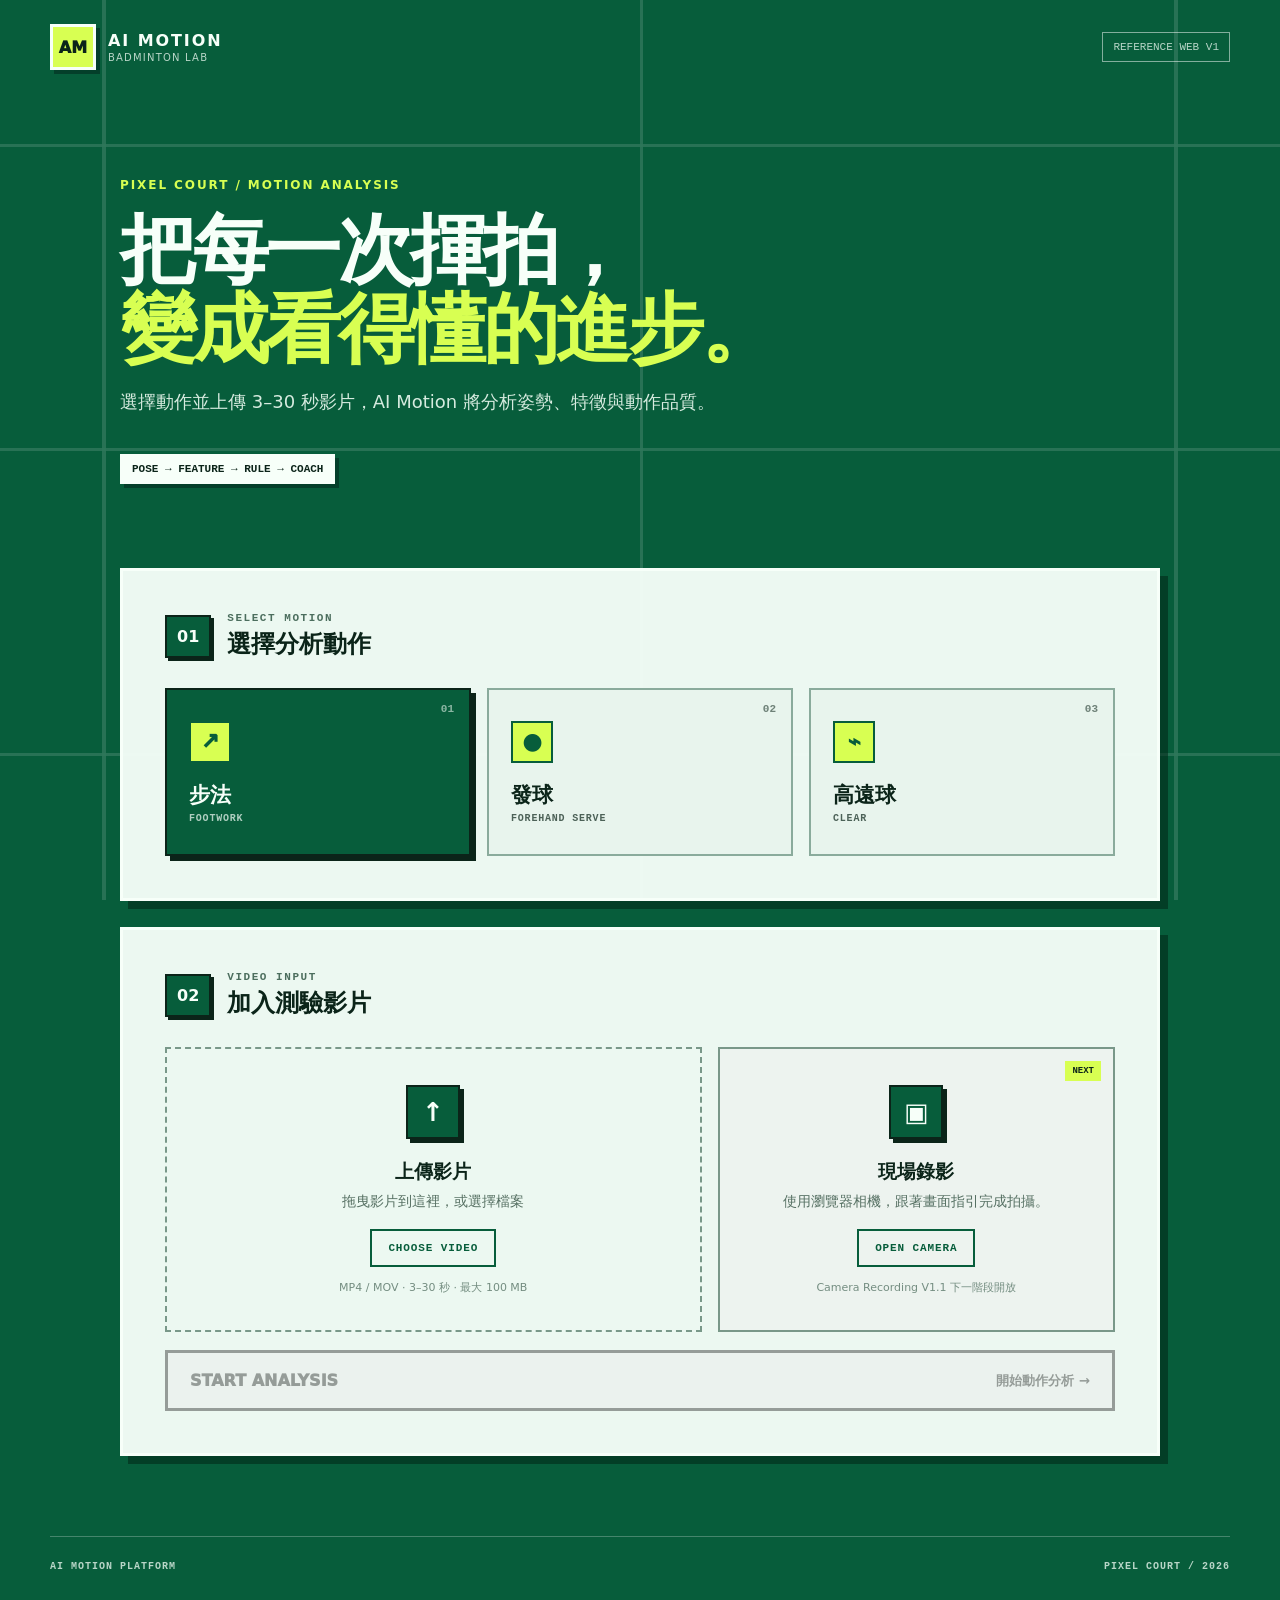
==== frontend/index.html @ 7a56610b "feat: add pixel court reference web" ====
<!doctype html>
<html lang="zh-Hant">
<head>
  <meta charset="utf-8">
  <meta name="viewport" content="width=device-width, initial-scale=1">
  <meta name="theme-color" content="#075d3b">
  <title>AI Motion｜羽球動作分析</title>
  <link rel="stylesheet" href="css/home.css">
</head>
<body>
  <div class="court-lines" aria-hidden="true"></div>

  <header class="site-header">
    <a class="brand" href="index.html" aria-label="AI Motion 首頁">
      <span class="brand-mark">AM</span>
      <span><strong>AI MOTION</strong><small>BADMINTON LAB</small></span>
    </a>
    <span class="version-tag">REFERENCE WEB V1</span>
  </header>

  <main>
    <section class="hero">
      <p class="eyebrow">PIXEL COURT / MOTION ANALYSIS</p>
      <h1>把每一次揮拍，<br><span>變成看得懂的進步。</span></h1>
      <p class="hero-copy">選擇動作並上傳 3–30 秒影片，AI Motion 將分析姿勢、特徵與動作品質。</p>
      <div class="hero-badge" aria-label="分析流程">POSE → FEATURE → RULE → COACH</div>
    </section>

    <section class="panel" aria-labelledby="motion-heading">
      <div class="step-heading">
        <span>01</span>
        <div><p>SELECT MOTION</p><h2 id="motion-heading">選擇分析動作</h2></div>
      </div>

      <div class="motion-grid" role="radiogroup" aria-label="動作類型">
        <button class="motion-card is-selected" type="button" data-motion="footwork" role="radio" aria-checked="true">
          <span class="pixel-icon">↗</span><strong>步法</strong><small>FOOTWORK</small><em>01</em>
        </button>
        <button class="motion-card" type="button" data-motion="serve" role="radio" aria-checked="false">
          <span class="pixel-icon">●</span><strong>發球</strong><small>FOREHAND SERVE</small><em>02</em>
        </button>
        <button class="motion-card" type="button" data-motion="clear" role="radio" aria-checked="false">
          <span class="pixel-icon">⌁</span><strong>高遠球</strong><small>CLEAR</small><em>03</em>
        </button>
      </div>
    </section>

    <section class="panel" aria-labelledby="input-heading">
      <div class="step-heading">
        <span>02</span>
        <div><p>VIDEO INPUT</p><h2 id="input-heading">加入測驗影片</h2></div>
      </div>

      <div class="input-grid">
        <div class="upload-zone" id="uploadZone">
          <input id="videoInput" type="file" accept="video/mp4,video/quicktime,.mp4,.mov" hidden>
          <div class="upload-glyph">↑</div>
          <h3>上傳影片</h3>
          <p>拖曳影片到這裡，或選擇檔案</p>
          <button class="secondary-button" id="chooseFileButton" type="button">CHOOSE VIDEO</button>
          <small>MP4 / MOV · 3–30 秒 · 最大 100 MB</small>
        </div>

        <div class="camera-card">
          <span class="soon-tag">NEXT</span>
          <div class="camera-glyph">▣</div>
          <h3>現場錄影</h3>
          <p>使用瀏覽器相機，跟著畫面指引完成拍攝。</p>
          <button class="secondary-button" id="cameraButton" type="button">OPEN CAMERA</button>
          <small>Camera Recording V1.1 下一階段開放</small>
        </div>
      </div>

      <div class="file-bar" id="fileBar" hidden>
        <div><span class="file-dot"></span><strong id="fileName"></strong><small id="fileMeta"></small></div>
        <button id="removeFileButton" type="button" aria-label="移除影片">×</button>
      </div>

      <button class="analyze-button" id="analyzeButton" type="button" disabled>
        <span>START ANALYSIS</span><small>開始動作分析 →</small>
      </button>
    </section>

    <section class="panel status-panel" id="statusPanel" hidden aria-live="polite">
      <div class="step-heading">
        <span>03</span>
        <div><p>ANALYSIS STATUS</p><h2>系統分析中</h2></div>
      </div>
      <div class="pipeline" id="pipeline">
        <div data-stage="upload"><i></i><span>UPLOAD</span></div>
        <div data-stage="pose"><i></i><span>POSE</span></div>
        <div data-stage="feature"><i></i><span>FEATURE</span></div>
        <div data-stage="assessment"><i></i><span>ASSESSMENT</span></div>
        <div data-stage="report"><i></i><span>REPORT</span></div>
      </div>
      <p class="status-message" id="statusMessage">正在上傳影片…</p>
    </section>
  </main>

  <div class="toast" id="toast" role="status" hidden></div>
  <footer><span>AI MOTION PLATFORM</span><span>PIXEL COURT / 2026</span></footer>

  <script src="js/config.js"></script>
  <script src="js/api.js"></script>
  <script src="js/app.js"></script>
</body>
</html>
---- frontend/css/home.css ----
:root {
  --court: #075d3b;
  --court-deep: #043f2a;
  --court-light: #0b7650;
  --lime: #d8ff52;
  --white: #f7fff9;
  --ink: #0b2419;
  --muted: #b9d6c8;
  --line: rgba(255,255,255,.82);
  --panel: rgba(246,255,249,.96);
  --shadow: 8px 8px 0 rgba(1,37,23,.55);
}

* { box-sizing: border-box; }
html { scroll-behavior: smooth; }
body {
  margin: 0;
  min-height: 100vh;
  color: var(--white);
  background: var(--court);
  font-family: Inter, "Noto Sans TC", system-ui, -apple-system, sans-serif;
  overflow-x: hidden;
}
button, input { font: inherit; }
button { cursor: pointer; }

.court-lines {
  position: fixed;
  inset: 0;
  z-index: -1;
  opacity: .16;
  background:
    linear-gradient(90deg, transparent 8%, var(--line) 8% 8.25%, transparent 8.25% 50%, var(--line) 50% 50.25%, transparent 50.25% 91.75%, var(--line) 91.75% 92%, transparent 92%),
    linear-gradient(transparent 16%, var(--line) 16% 16.35%, transparent 16.35% 49.8%, var(--line) 49.8% 50.15%, transparent 50.15% 83.65%, var(--line) 83.65% 84%, transparent 84%);
}
.site-header {
  width: min(1180px, calc(100% - 40px));
  margin: 0 auto;
  padding: 24px 0;
  display: flex;
  align-items: center;
  justify-content: space-between;
}
.brand { color: inherit; text-decoration: none; display: flex; align-items: center; gap: 12px; }
.brand-mark {
  display: grid; place-items: center; width: 46px; height: 46px;
  color: var(--ink); background: var(--lime); border: 3px solid var(--white);
  box-shadow: 4px 4px 0 var(--court-deep); font-weight: 950;
}
.brand strong, .brand small { display: block; letter-spacing: .12em; }
.brand small { margin-top: 2px; color: var(--muted); font-size: 10px; }
.version-tag, .hero-badge, .soon-tag { font-family: ui-monospace, SFMono-Regular, Menlo, monospace; }
.version-tag { padding: 8px 10px; border: 1px solid rgba(255,255,255,.5); color: var(--muted); font-size: 11px; }
main { width: min(1040px, calc(100% - 40px)); margin: 0 auto 80px; }
.hero { padding: 72px 0 58px; }
.eyebrow { color: var(--lime); font-weight: 800; letter-spacing: .16em; font-size: 12px; }
.hero h1 { margin: 18px 0; font-size: clamp(42px, 7vw, 76px); line-height: 1.04; letter-spacing: -.045em; }
.hero h1 span { color: var(--lime); }
.hero-copy { max-width: 620px; color: #d6ebdf; font-size: 18px; line-height: 1.8; }
.hero-badge { display: inline-block; margin-top: 18px; padding: 9px 12px; color: var(--ink); background: var(--white); font-size: 11px; font-weight: 800; box-shadow: 4px 4px 0 var(--court-deep); }
.panel { margin-top: 26px; padding: clamp(24px, 4vw, 42px); color: var(--ink); background: var(--panel); border: 3px solid var(--white); box-shadow: var(--shadow); }
.step-heading { display: flex; align-items: center; gap: 16px; margin-bottom: 28px; }
.step-heading > span { color: var(--white); background: var(--court); border: 2px solid var(--ink); padding: 10px; font-weight: 900; box-shadow: 3px 3px 0 var(--ink); }
.step-heading p { margin: 0 0 4px; color: #4c6e5e; font: 700 11px/1 ui-monospace, monospace; letter-spacing: .14em; }
.step-heading h2 { margin: 0; font-size: 24px; }
.motion-grid, .input-grid { display: grid; grid-template-columns: repeat(3, 1fr); gap: 16px; }
.motion-card {
  position: relative; min-height: 168px; padding: 22px; text-align: left;
  color: var(--ink); background: #e8f4ed; border: 2px solid #8aab9c; transition: .16s ease;
}
.motion-card:hover { transform: translateY(-3px); border-color: var(--court); }
.motion-card.is-selected { color: var(--white); background: var(--court); border-color: var(--ink); box-shadow: 5px 5px 0 var(--ink); }
.motion-card strong, .motion-card small { display: block; }
.motion-card strong { margin-top: 18px; font-size: 21px; }
.motion-card small { margin-top: 5px; opacity: .7; font: 700 10px/1 ui-monospace, monospace; letter-spacing: .08em; }
.motion-card em { position: absolute; right: 15px; top: 13px; font-style: normal; font: 700 11px ui-monospace, monospace; opacity: .55; }
.pixel-icon { display: grid; place-items: center; width: 42px; height: 42px; color: var(--court); background: var(--lime); border: 2px solid currentColor; font-weight: 950; font-size: 22px; }
.input-grid { grid-template-columns: 1.35fr 1fr; }
.upload-zone, .camera-card { position: relative; min-height: 285px; padding: 32px; border: 2px dashed #799889; display: flex; flex-direction: column; align-items: center; justify-content: center; text-align: center; }
.upload-zone.is-dragging { background: #e7f9ec; border-color: var(--court); }
.camera-card { border-style: solid; background: #edf3ef; }
.upload-glyph, .camera-glyph { display: grid; place-items: center; width: 54px; height: 54px; color: var(--white); background: var(--court); border: 2px solid var(--ink); box-shadow: 4px 4px 0 var(--ink); font-size: 26px; font-weight: 900; }
.upload-zone h3, .camera-card h3 { margin: 20px 0 4px; }
.upload-zone p, .camera-card p { margin: 4px 0 18px; color: #567063; font-size: 14px; }
.upload-zone small, .camera-card small { margin-top: 13px; color: #748d81; font-size: 11px; }
.secondary-button { padding: 11px 16px; color: var(--court); background: transparent; border: 2px solid var(--court); font: 800 11px ui-monospace, monospace; letter-spacing: .08em; }
.secondary-button:hover { color: var(--white); background: var(--court); }
.soon-tag { position: absolute; top: 12px; right: 12px; padding: 5px 7px; color: var(--ink); background: var(--lime); font-size: 9px; font-weight: 900; }
.file-bar { margin-top: 16px; padding: 14px 16px; align-items: center; justify-content: space-between; background: #deeee5; border: 2px solid #719381; }
.file-bar:not([hidden]) { display: flex; }
.file-bar > div { display: grid; grid-template-columns: auto 1fr; column-gap: 10px; align-items: center; }
.file-dot { grid-row: 1 / 3; width: 10px; height: 10px; background: var(--lime); border: 2px solid var(--court); }
.file-bar strong { overflow-wrap: anywhere; font-size: 13px; }
.file-bar small { color: #607a6d; font-size: 11px; }
.file-bar button { border: 0; background: none; font-size: 24px; }
.analyze-button { width: 100%; margin-top: 18px; padding: 18px 22px; display: flex; align-items: center; justify-content: space-between; color: var(--ink); background: var(--lime); border: 3px solid var(--ink); box-shadow: 5px 5px 0 var(--ink); font-weight: 950; }
.analyze-button small { font-weight: 750; }
.analyze-button:disabled { cursor: not-allowed; filter: grayscale(1); opacity: .42; box-shadow: none; }
.pipeline { display: grid; grid-template-columns: repeat(5, 1fr); gap: 8px; }
.pipeline div { position: relative; display: grid; justify-items: center; gap: 9px; color: #809488; font: 700 10px ui-monospace, monospace; }
.pipeline div:not(:last-child)::after { content: ""; position: absolute; left: 58%; right: -42%; top: 8px; height: 3px; background: #c6d5cd; }
.pipeline i { z-index: 1; width: 18px; height: 18px; background: #c6d5cd; border: 3px solid #809488; }
.pipeline .active i { background: var(--lime); border-color: var(--court); animation: pulse 1s steps(2) infinite; }
.pipeline .done i, .pipeline .done::after { background: var(--court) !important; border-color: var(--court); }
.pipeline .done { color: var(--court); }
.status-message { margin: 24px 0 0; padding: 12px; text-align: center; color: var(--white); background: var(--court); font-size: 13px; }
.toast { position: fixed; z-index: 5; right: 24px; bottom: 24px; max-width: 380px; padding: 14px 18px; color: var(--white); background: #291b17; border: 2px solid #ffb59d; box-shadow: 5px 5px 0 rgba(0,0,0,.35); }
footer { width: min(1180px, calc(100% - 40px)); margin: 0 auto; padding: 24px 0 34px; display: flex; justify-content: space-between; color: var(--muted); border-top: 1px solid rgba(255,255,255,.25); font: 700 10px ui-monospace, monospace; letter-spacing: .1em; }
@keyframes pulse { 50% { transform: scale(.72); } }
@media (max-width: 740px) {
  .version-tag { display: none; }
  .hero { padding-top: 42px; }
  .motion-grid, .input-grid { grid-template-columns: 1fr; }
  .motion-card { min-height: 130px; }
  .pipeline span { font-size: 8px; }
  .panel { padding: 23px 18px; }
  footer { gap: 12px; }
}
@media (prefers-reduced-motion: reduce) { *, *::before, *::after { scroll-behavior: auto !important; animation: none !important; transition: none !important; } }
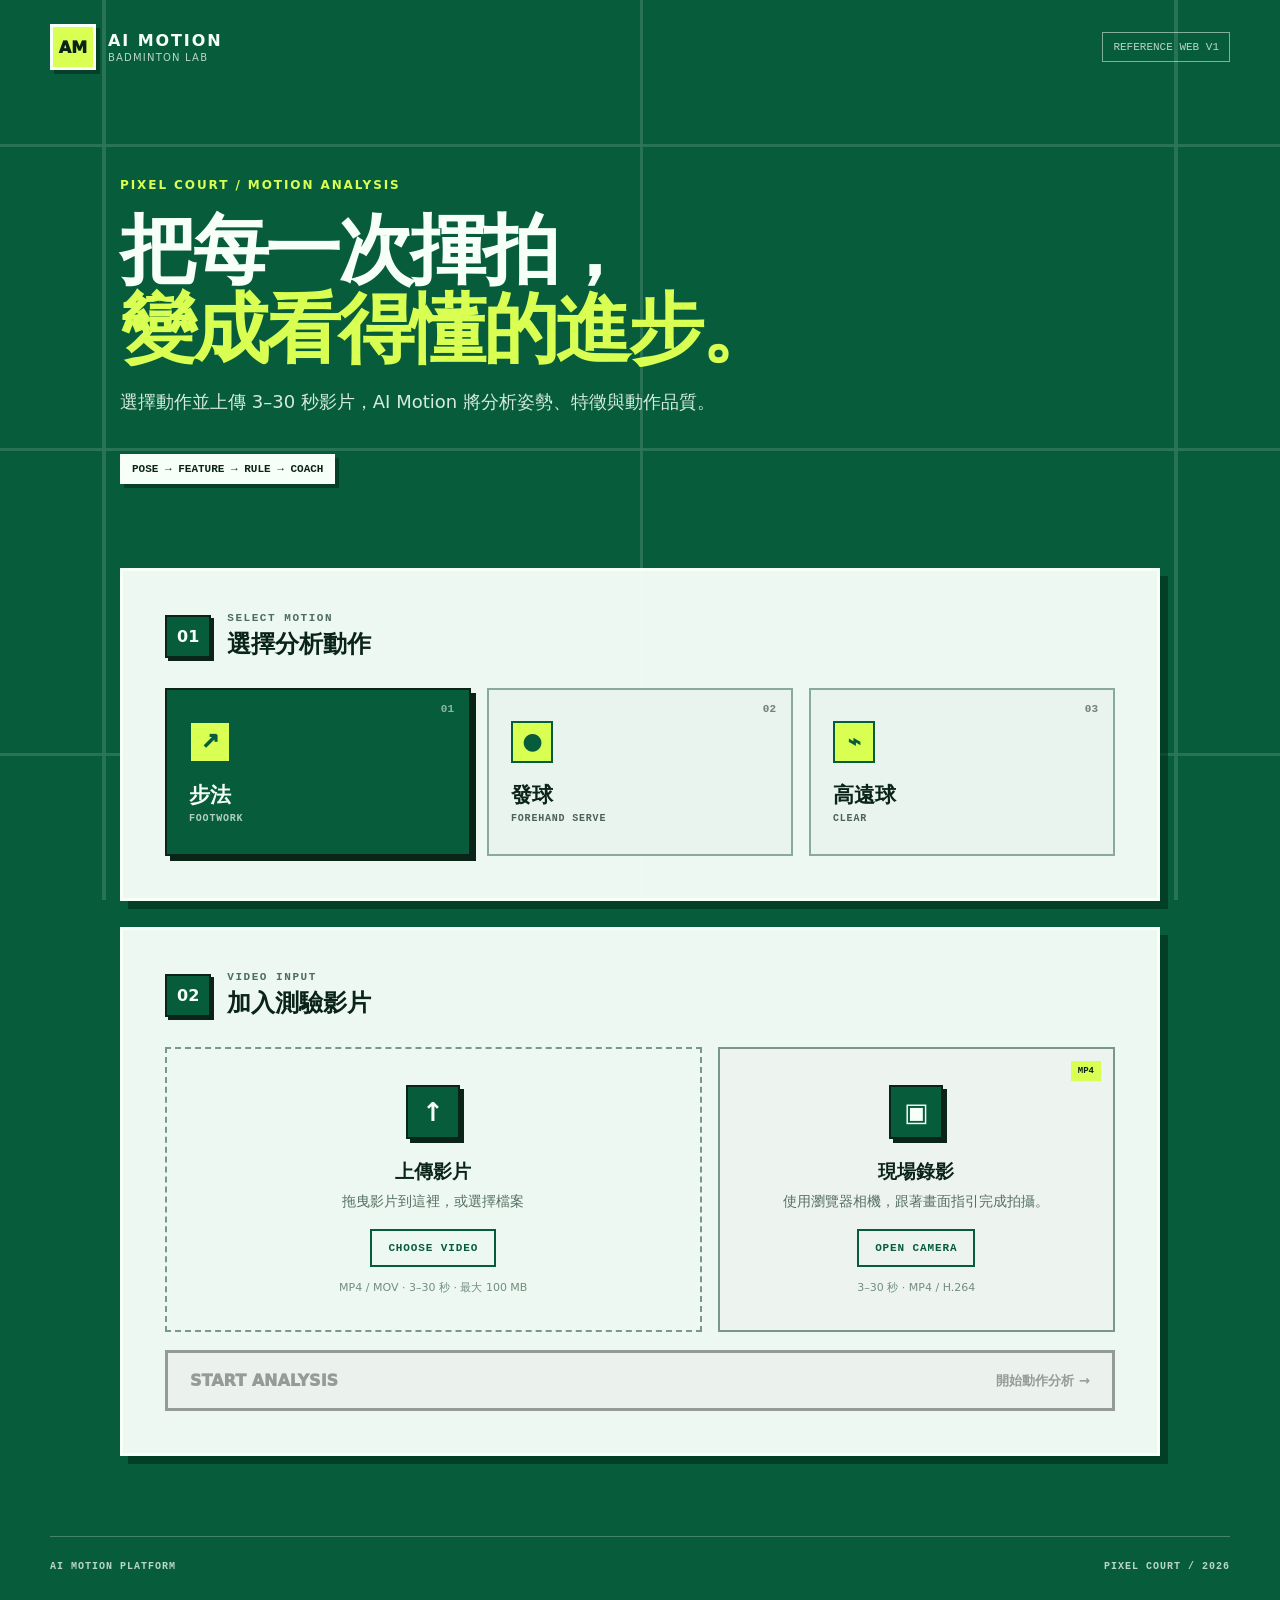
==== commit 24a3139f: "feat: add browser camera recording flow" ====
--- a/frontend/index.html
+++ b/frontend/index.html
@@ -62,18 +62,24 @@
         </div>
 
         <div class="camera-card">
-          <span class="soon-tag">NEXT</span>
+          <span class="soon-tag">MP4</span>
           <div class="camera-glyph">▣</div>
           <h3>現場錄影</h3>
           <p>使用瀏覽器相機，跟著畫面指引完成拍攝。</p>
           <button class="secondary-button" id="cameraButton" type="button">OPEN CAMERA</button>
-          <small>Camera Recording V1.1 下一階段開放</small>
+          <small>3–30 秒 · MP4 / H.264</small>
         </div>
       </div>
 
       <div class="file-bar" id="fileBar" hidden>
         <div><span class="file-dot"></span><strong id="fileName"></strong><small id="fileMeta"></small></div>
         <button id="removeFileButton" type="button" aria-label="移除影片">×</button>
+      </div>
+
+      <div class="motion-guard" id="motionGuard" hidden>
+        <span>即將分析</span>
+        <strong id="motionGuardLabel">步法 FOOTWORK</strong>
+        <small>請確認影片中的實際動作與選擇項目相同。</small>
       </div>
 
       <button class="analyze-button" id="analyzeButton" type="button" disabled>
@@ -97,11 +103,51 @@
     </section>
   </main>
 
+  <div class="camera-modal" id="cameraModal" hidden>
+    <div class="camera-dialog" role="dialog" aria-modal="true" aria-labelledby="cameraTitle">
+      <div class="camera-header">
+        <div><p>CAMERA RECORDING V1.1</p><h2 id="cameraTitle">現場錄影</h2></div>
+        <button id="cameraCloseButton" type="button" aria-label="關閉相機">×</button>
+      </div>
+
+      <div class="camera-motion-confirm">
+        <span>目前測驗</span>
+        <strong id="cameraMotionLabel">步法 FOOTWORK</strong>
+        <small>請確認實際拍攝的動作與選擇項目相同。</small>
+      </div>
+
+      <div class="camera-stage">
+        <video id="cameraPreview" autoplay muted playsinline></video>
+        <video id="recordedPreview" controls playsinline hidden></video>
+        <div class="body-guide" id="bodyGuide" aria-hidden="true">
+          <i class="guide-head"></i><i class="guide-body"></i><i class="guide-floor"></i>
+          <span>請保持全身入鏡</span>
+        </div>
+        <div class="countdown" id="cameraCountdown" hidden>3</div>
+        <div class="recording-badge" id="recordingBadge" hidden><i></i><span>REC 00:00</span></div>
+      </div>
+
+      <ul class="camera-tips">
+        <li>手機或鏡頭固定</li><li>全身與球拍入鏡</li><li>保持光線充足</li>
+      </ul>
+
+      <p class="camera-status" id="cameraStatus">按下開始後將倒數 3 秒。</p>
+
+      <div class="camera-actions">
+        <button class="camera-button ghost" id="cameraRetryButton" type="button" hidden>重新錄製</button>
+        <button class="camera-button primary" id="cameraStartButton" type="button">確認動作並開始</button>
+        <button class="camera-button stop" id="cameraStopButton" type="button" hidden disabled>停止錄影</button>
+        <button class="camera-button primary" id="cameraUseButton" type="button" hidden>使用這段影片</button>
+      </div>
+    </div>
+  </div>
+
   <div class="toast" id="toast" role="status" hidden></div>
   <footer><span>AI MOTION PLATFORM</span><span>PIXEL COURT / 2026</span></footer>
 
   <script src="js/config.js"></script>
   <script src="js/api.js"></script>
   <script src="js/app.js"></script>
+  <script src="js/camera.js"></script>
 </body>
 </html>
--- a/frontend/css/home.css
+++ b/frontend/css/home.css
@@ -117,3 +117,77 @@
   footer { gap: 12px; }
 }
 @media (prefers-reduced-motion: reduce) { *, *::before, *::after { scroll-behavior: auto !important; animation: none !important; transition: none !important; } }
+
+/* Camera Recording V1.1 */
+.camera-modal { position: fixed; inset: 0; z-index: 20; padding: 24px; overflow-y: auto; background: rgba(2,27,17,.86); backdrop-filter: blur(8px); }
+.camera-modal:not([hidden]) { display: grid; place-items: center; }
+.camera-dialog { width: min(920px, 100%); padding: clamp(18px, 3vw, 30px); color: var(--ink); background: var(--panel); border: 3px solid var(--white); box-shadow: 10px 10px 0 var(--court-deep); }
+.camera-header { display: flex; align-items: flex-start; justify-content: space-between; gap: 16px; }
+.camera-header p { margin: 0 0 5px; color: #567063; font: 800 10px ui-monospace, monospace; letter-spacing: .12em; }
+.camera-header h2 { margin: 0; font-size: 27px; }
+.camera-header button { width: 42px; height: 42px; color: var(--ink); background: #e3eee8; border: 2px solid var(--ink); font-size: 25px; }
+.camera-motion-confirm { margin: 20px 0 14px; padding: 13px 15px; display: grid; grid-template-columns: auto 1fr; gap: 4px 13px; align-items: center; background: var(--lime); border: 2px solid var(--ink); }
+.camera-motion-confirm span { font: 800 10px ui-monospace, monospace; }
+.camera-motion-confirm strong { font-size: 14px; }
+.camera-motion-confirm small { grid-column: 2; color: #395145; }
+.camera-stage { position: relative; aspect-ratio: 16 / 9; overflow: hidden; background: #06140e; border: 3px solid var(--ink); }
+.camera-stage video { width: 100%; height: 100%; object-fit: cover; background: #06140e; }
+.body-guide { position: absolute; inset: 8% 22% 7%; display: grid; justify-items: center; pointer-events: none; border: 3px dashed rgba(216,255,82,.9); }
+.body-guide::before, .body-guide::after { content: ""; position: absolute; width: 18px; height: 18px; border-color: var(--lime); }
+.body-guide::before { left: -3px; top: -3px; border-left: 5px solid; border-top: 5px solid; }
+.body-guide::after { right: -3px; bottom: -3px; border-right: 5px solid; border-bottom: 5px solid; }
+.guide-head { margin-top: 7%; width: 12%; aspect-ratio: 1; border: 3px solid rgba(255,255,255,.72); border-radius: 50%; }
+.guide-body { width: 34%; height: 54%; border: 3px solid rgba(255,255,255,.6); border-radius: 45% 45% 25% 25%; }
+.guide-floor { position: absolute; bottom: 5%; width: 55%; border-top: 3px solid rgba(255,255,255,.7); }
+.body-guide span { position: absolute; bottom: 7%; padding: 5px 8px; color: var(--ink); background: var(--lime); font-size: 11px; font-weight: 850; }
+.countdown { position: absolute; inset: 0; display: grid; place-items: center; color: var(--lime); background: rgba(3,40,25,.62); text-shadow: 7px 7px 0 var(--court-deep); font: 950 clamp(90px, 18vw, 180px)/1 ui-monospace, monospace; }
+.recording-badge { position: absolute; top: 14px; left: 14px; padding: 7px 10px; align-items: center; gap: 8px; color: var(--white); background: rgba(55,8,8,.82); font: 800 11px ui-monospace, monospace; }
+.recording-badge:not([hidden]) { display: flex; }
+.recording-badge i { width: 10px; height: 10px; background: #ff4e4e; animation: rec-blink 1s steps(1) infinite; }
+.camera-tips { margin: 13px 0 0; padding: 0; display: grid; grid-template-columns: repeat(3, 1fr); gap: 8px; list-style: none; }
+.camera-tips li { padding: 9px; text-align: center; color: #486256; background: #e4eee9; border: 1px solid #a8bdb2; font-size: 12px; }
+.camera-status { min-height: 22px; margin: 13px 0; color: #567063; text-align: center; font-size: 13px; }
+.camera-actions { display: flex; justify-content: center; gap: 10px; }
+.camera-button { padding: 12px 17px; border: 2px solid var(--ink); font-weight: 900; }
+.camera-button.primary { color: var(--ink); background: var(--lime); box-shadow: 4px 4px 0 var(--ink); }
+.camera-button.ghost { color: var(--court); background: transparent; border-color: var(--court); }
+.camera-button.stop { color: var(--white); background: #a62d2d; }
+.camera-button:disabled { cursor: not-allowed; filter: grayscale(1); opacity: .5; }
+body.camera-open { overflow: hidden; }
+@keyframes rec-blink { 50% { opacity: .25; } }
+@media (max-width: 620px) { .camera-modal { padding: 8px; } .camera-dialog { padding: 15px; } .camera-motion-confirm { grid-template-columns: 1fr; } .camera-motion-confirm small { grid-column: auto; } .body-guide { inset-inline: 14%; } .camera-tips { grid-template-columns: 1fr; } }
+
+.countdown[hidden] { display: none; }
+
+.body-guide[hidden] { display: none; }
+
+.motion-guard {
+  margin-top: 16px;
+  padding: 13px 16px;
+  display: grid;
+  grid-template-columns: auto 1fr;
+  gap: 4px 13px;
+  align-items: center;
+  color: var(--ink);
+  background: #e6f0eb;
+  border: 2px solid #719381;
+  border-left: 8px solid var(--lime);
+}
+
+.motion-guard[hidden] {
+  display: none;
+}
+
+.motion-guard span {
+  font: 800 10px ui-monospace, monospace;
+  letter-spacing: .08em;
+}
+
+.motion-guard strong {
+  font-size: 14px;
+}
+
+.motion-guard small {
+  grid-column: 2;
+  color: #567063;
+}
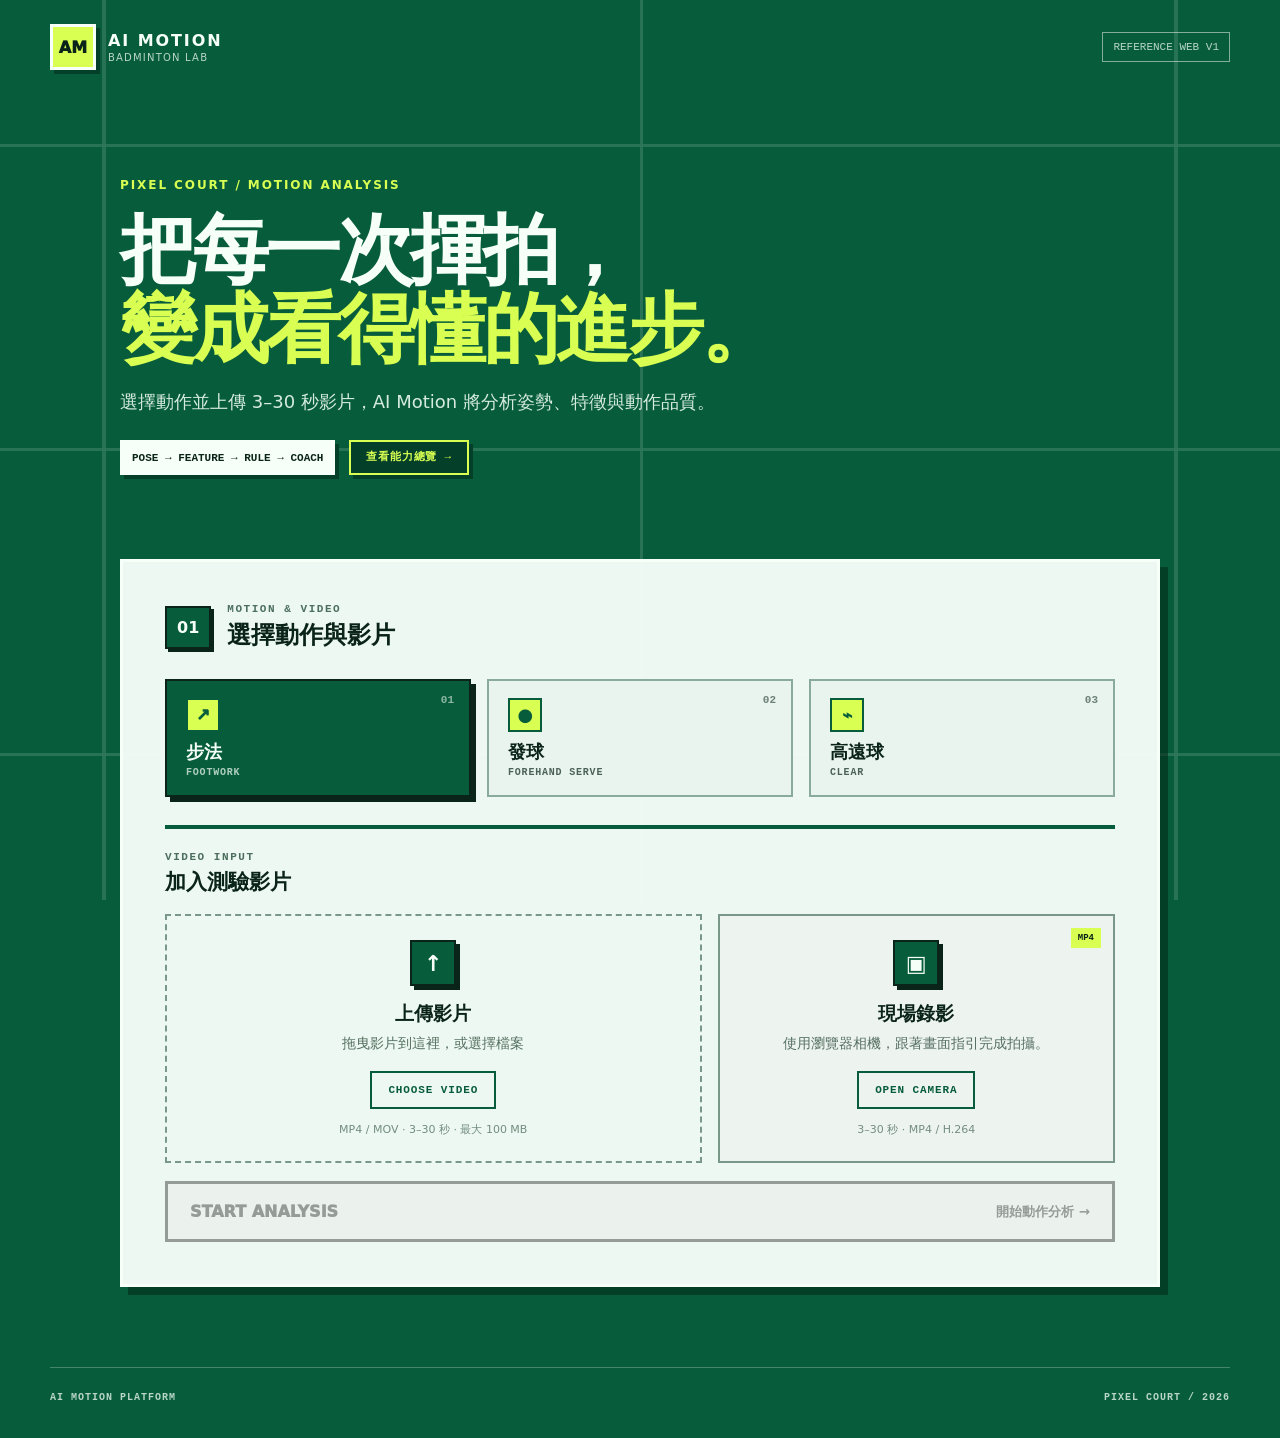
==== commit 7a1a0e1c: "feat: add competency summary and retest flow" ====
--- a/frontend/index.html
+++ b/frontend/index.html
@@ -5,7 +5,7 @@
   <meta name="viewport" content="width=device-width, initial-scale=1">
   <meta name="theme-color" content="#075d3b">
   <title>AI Motion｜羽球動作分析</title>
-  <link rel="stylesheet" href="css/home.css">
+  <link rel="stylesheet" href="css/home.css?v=20260809-2">
 </head>
 <body>
   <div class="court-lines" aria-hidden="true"></div>
@@ -16,20 +16,25 @@
       <span><strong>AI MOTION</strong><small>BADMINTON LAB</small></span>
     </a>
     <span class="version-tag">REFERENCE WEB V1</span>
-  </header>
+</header>
 
   <main>
     <section class="hero">
       <p class="eyebrow">PIXEL COURT / MOTION ANALYSIS</p>
       <h1>把每一次揮拍，<br><span>變成看得懂的進步。</span></h1>
       <p class="hero-copy">選擇動作並上傳 3–30 秒影片，AI Motion 將分析姿勢、特徵與動作品質。</p>
-      <div class="hero-badge" aria-label="分析流程">POSE → FEATURE → RULE → COACH</div>
+      <div class="hero-actions">
+        <div class="hero-badge" aria-label="分析流程">POSE → FEATURE → RULE → COACH</div>
+        <a class="summary-link" href="summary.html?user_id=1">
+          查看能力總覽 →
+        </a>
+      </div>
     </section>
 
     <section class="panel" aria-labelledby="motion-heading">
       <div class="step-heading">
         <span>01</span>
-        <div><p>SELECT MOTION</p><h2 id="motion-heading">選擇分析動作</h2></div>
+        <div><p>MOTION & VIDEO</p><h2 id="motion-heading">選擇動作與影片</h2></div>
       </div>
 
       <div class="motion-grid" role="radiogroup" aria-label="動作類型">
@@ -43,15 +48,14 @@
           <span class="pixel-icon">⌁</span><strong>高遠球</strong><small>CLEAR</small><em>03</em>
         </button>
       </div>
-    </section>
+      <div class="input-subheading">
+    <div>
+      <p>VIDEO INPUT</p>
+      <h3 id="input-heading">加入測驗影片</h3>
+    </div>
+  </div>
 
-    <section class="panel" aria-labelledby="input-heading">
-      <div class="step-heading">
-        <span>02</span>
-        <div><p>VIDEO INPUT</p><h2 id="input-heading">加入測驗影片</h2></div>
-      </div>
-
-      <div class="input-grid">
+  <div class="input-grid">
         <div class="upload-zone" id="uploadZone">
           <input id="videoInput" type="file" accept="video/mp4,video/quicktime,.mp4,.mov" hidden>
           <div class="upload-glyph">↑</div>
@@ -89,7 +93,7 @@
 
     <section class="panel status-panel" id="statusPanel" hidden aria-live="polite">
       <div class="step-heading">
-        <span>03</span>
+        <span>02</span>
         <div><p>ANALYSIS STATUS</p><h2>系統分析中</h2></div>
       </div>
       <div class="pipeline" id="pipeline">
--- a/frontend/css/home.css
+++ b/frontend/css/home.css
@@ -191,3 +191,209 @@
   grid-column: 2;
   color: #567063;
 }
+
+
+/* Homepage Combined Motion Input V2 */
+
+.hero-actions {
+  margin-top: 22px;
+  display: flex;
+  align-items: stretch;
+  flex-wrap: wrap;
+  gap: 14px;
+}
+
+.hero-actions .hero-badge {
+  margin-top: 0;
+  display: inline-flex;
+  align-items: center;
+}
+
+.summary-link {
+  display: inline-flex;
+  align-items: center;
+  padding: 10px 15px;
+  color: var(--lime);
+  background: var(--court-deep);
+  border: 2px solid var(--lime);
+  box-shadow: 4px 4px 0 var(--court-deep);
+  font: 800 11px/1 ui-monospace, monospace;
+  letter-spacing: .07em;
+  text-decoration: none;
+}
+
+.summary-link:hover,
+.summary-link:focus-visible {
+  color: var(--ink);
+  background: var(--lime);
+  border-color: var(--ink);
+  outline: none;
+}
+
+.motion-grid {
+  margin-bottom: 28px;
+}
+
+.motion-card {
+  min-height: 116px;
+  padding: 17px 19px;
+}
+
+.motion-card strong {
+  margin-top: 8px;
+  font-size: 18px;
+}
+
+.motion-card small {
+  margin-top: 4px;
+}
+
+.motion-card .pixel-icon {
+  width: 34px;
+  height: 34px;
+  font-size: 17px;
+}
+
+.input-subheading {
+  margin: 2px 0 18px;
+  padding-top: 23px;
+  border-top: 4px solid var(--court);
+}
+
+.input-subheading p {
+  margin: 0 0 5px;
+  color: #4c6e5e;
+  font: 700 11px/1 ui-monospace, monospace;
+  letter-spacing: .14em;
+}
+
+.input-subheading h3 {
+  margin: 0;
+  font-size: 21px;
+}
+
+.upload-zone,
+.camera-card {
+  min-height: 215px;
+  padding: 24px;
+}
+
+.upload-glyph,
+.camera-glyph {
+  width: 46px;
+  height: 46px;
+  font-size: 22px;
+}
+
+.upload-zone h3,
+.camera-card h3 {
+  margin-top: 15px;
+}
+
+@media (max-width: 740px) {
+  main,
+  .site-header {
+    width: min(100% - 24px, 1040px);
+  }
+
+  .hero {
+    padding: 38px 0 34px;
+  }
+
+  .hero h1 {
+    font-size: clamp(34px, 9.5vw, 47px);
+    line-height: 1.08;
+  }
+
+  .hero-copy {
+    font-size: 15px;
+    line-height: 1.65;
+  }
+
+  .hero-actions {
+    display: grid;
+    grid-template-columns: 1fr;
+    gap: 10px;
+  }
+
+  .hero-actions .hero-badge,
+  .summary-link {
+    justify-content: center;
+    text-align: center;
+  }
+
+  .motion-grid {
+    grid-template-columns: repeat(3, minmax(0, 1fr));
+    gap: 7px;
+    margin-bottom: 22px;
+  }
+
+  .motion-card {
+    min-width: 0;
+    min-height: 82px;
+    padding: 11px 8px;
+    text-align: center;
+  }
+
+  .motion-card .pixel-icon {
+    width: 28px;
+    height: 28px;
+    margin: 0 auto;
+    font-size: 14px;
+  }
+
+  .motion-card strong {
+    margin-top: 8px;
+    font-size: 15px;
+  }
+
+  .motion-card small {
+    display: none;
+  }
+
+  .motion-card em {
+    right: 7px;
+    top: 6px;
+    font-size: 8px;
+  }
+
+  .input-grid {
+    grid-template-columns: 1fr;
+    gap: 12px;
+  }
+
+  .upload-zone,
+  .camera-card {
+    min-height: 155px;
+    padding: 18px 14px;
+  }
+
+  .upload-glyph,
+  .camera-glyph {
+    width: 38px;
+    height: 38px;
+    font-size: 19px;
+  }
+
+  .upload-zone h3,
+  .camera-card h3 {
+    margin: 11px 0 2px;
+    font-size: 17px;
+  }
+
+  .upload-zone p,
+  .camera-card p {
+    margin: 3px 0 11px;
+    font-size: 12px;
+  }
+
+  .upload-zone small,
+  .camera-card small {
+    margin-top: 9px;
+    font-size: 10px;
+  }
+
+  .analyze-button {
+    padding: 15px;
+  }
+}
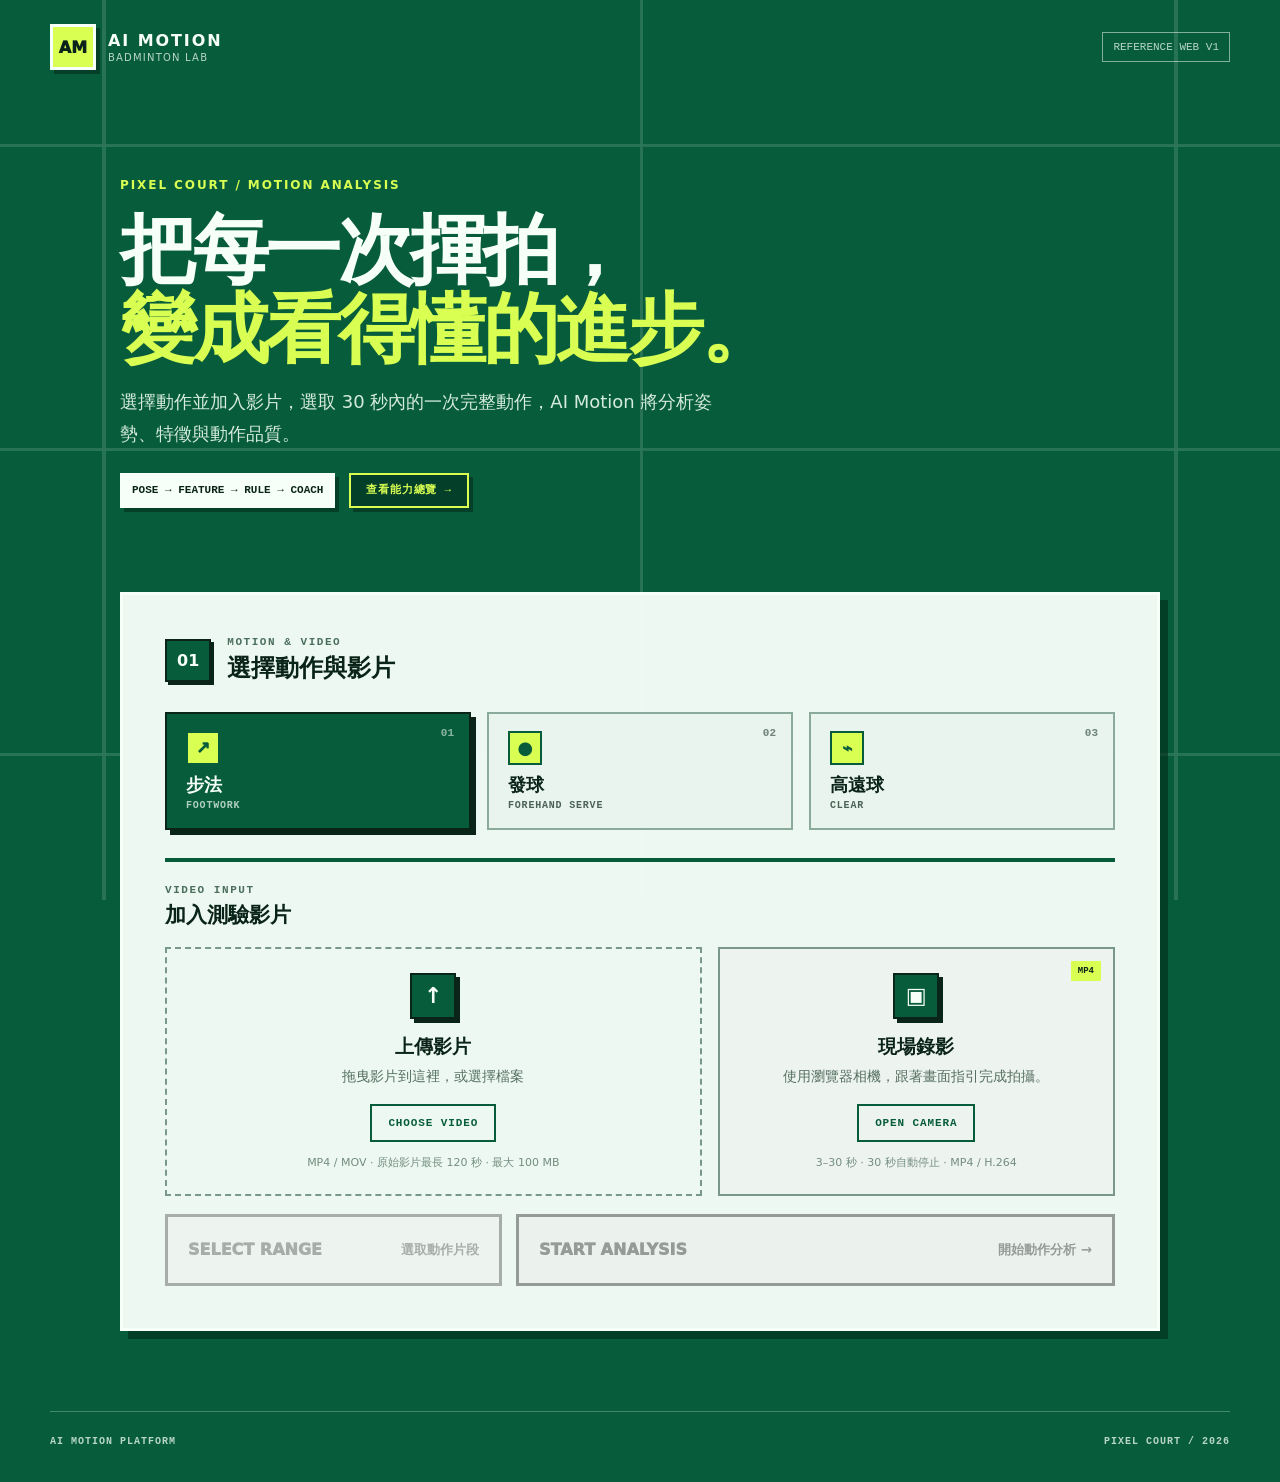
==== commit 0490e4a9: "feat: add human-selected motion analysis windows" ====
--- a/frontend/index.html
+++ b/frontend/index.html
@@ -22,7 +22,7 @@
     <section class="hero">
       <p class="eyebrow">PIXEL COURT / MOTION ANALYSIS</p>
       <h1>把每一次揮拍，<br><span>變成看得懂的進步。</span></h1>
-      <p class="hero-copy">選擇動作並上傳 3–30 秒影片，AI Motion 將分析姿勢、特徵與動作品質。</p>
+      <p class="hero-copy">選擇動作並加入影片，選取 30 秒內的一次完整動作，AI Motion 將分析姿勢、特徵與動作品質。</p>
       <div class="hero-actions">
         <div class="hero-badge" aria-label="分析流程">POSE → FEATURE → RULE → COACH</div>
         <a class="summary-link" href="summary.html?user_id=1">
@@ -62,7 +62,7 @@
           <h3>上傳影片</h3>
           <p>拖曳影片到這裡，或選擇檔案</p>
           <button class="secondary-button" id="chooseFileButton" type="button">CHOOSE VIDEO</button>
-          <small>MP4 / MOV · 3–30 秒 · 最大 100 MB</small>
+          <small>MP4 / MOV · 原始影片最長 120 秒 · 最大 100 MB</small>
         </div>
 
         <div class="camera-card">
@@ -71,7 +71,7 @@
           <h3>現場錄影</h3>
           <p>使用瀏覽器相機，跟著畫面指引完成拍攝。</p>
           <button class="secondary-button" id="cameraButton" type="button">OPEN CAMERA</button>
-          <small>3–30 秒 · MP4 / H.264</small>
+          <small>3–30 秒 · 30 秒自動停止 · MP4 / H.264</small>
         </div>
       </div>
 
@@ -86,9 +86,36 @@
         <small>請確認影片中的實際動作與選擇項目相同。</small>
       </div>
 
-      <button class="analyze-button" id="analyzeButton" type="button" disabled>
-        <span>START ANALYSIS</span><small>開始動作分析 →</small>
-      </button>
+      <div
+        class="annotation-state"
+        id="annotationState"
+        hidden
+      >
+        <span>✓ 已選取完整動作</span>
+        <strong id="annotationWindow"></strong>
+      </div>
+
+      <div class="analysis-actions">
+        <button
+          class="adjust-window-button"
+          id="adjustWindowButton"
+          type="button"
+          disabled
+        >
+          <span>SELECT RANGE</span>
+          <small>選取動作片段</small>
+        </button>
+
+        <button
+          class="analyze-button"
+          id="analyzeButton"
+          type="button"
+          disabled
+        >
+          <span>START ANALYSIS</span>
+          <small>開始動作分析 →</small>
+        </button>
+      </div>
     </section>
 
     <section class="panel status-panel" id="statusPanel" hidden aria-live="polite">
@@ -135,7 +162,7 @@
         <li>手機或鏡頭固定</li><li>全身與球拍入鏡</li><li>保持光線充足</li>
       </ul>
 
-      <p class="camera-status" id="cameraStatus">按下開始後將倒數 3 秒。</p>
+      <p class="camera-status" id="cameraStatus">按下開始後將倒數 3 秒，錄影最長 30 秒。</p>
 
       <div class="camera-actions">
         <button class="camera-button ghost" id="cameraRetryButton" type="button" hidden>重新錄製</button>
--- a/frontend/css/home.css
+++ b/frontend/css/home.css
@@ -397,3 +397,83 @@
     padding: 15px;
   }
 }
+
+/* Human Action Window V1 */
+
+.annotation-state {
+  margin-top: 16px;
+  padding: 13px 16px;
+  display: flex;
+  align-items: center;
+  justify-content: space-between;
+  gap: 14px;
+  color: var(--court);
+  background: #deeee5;
+  border: 2px solid #719381;
+  border-left: 8px solid var(--lime);
+}
+
+.annotation-state[hidden] {
+  display: none;
+}
+
+.annotation-state span {
+  font-weight: 900;
+}
+
+.annotation-state strong {
+  font: 800 12px ui-monospace, monospace;
+}
+
+.analysis-actions {
+  margin-top: 18px;
+  display: grid;
+  grid-template-columns: minmax(220px, .72fr) minmax(300px, 1.28fr);
+  gap: 14px;
+}
+
+.adjust-window-button,
+.analysis-actions .analyze-button {
+  width: 100%;
+  margin-top: 0;
+  min-height: 72px;
+  padding: 16px 20px;
+  display: flex;
+  align-items: center;
+  justify-content: space-between;
+  font-weight: 950;
+}
+
+.adjust-window-button {
+  color: var(--court);
+  background: #e6f0eb;
+  border: 3px solid var(--court);
+}
+
+.adjust-window-button:hover:not(:disabled),
+.adjust-window-button:focus-visible {
+  color: var(--lime);
+  background: var(--court);
+  outline: none;
+}
+
+.adjust-window-button small {
+  font-weight: 800;
+}
+
+.adjust-window-button:disabled {
+  cursor: not-allowed;
+  filter: grayscale(1);
+  opacity: .42;
+}
+
+@media (max-width: 680px) {
+  .analysis-actions {
+    grid-template-columns: 1fr;
+  }
+
+  .annotation-state {
+    align-items: flex-start;
+    flex-direction: column;
+  }
+}
